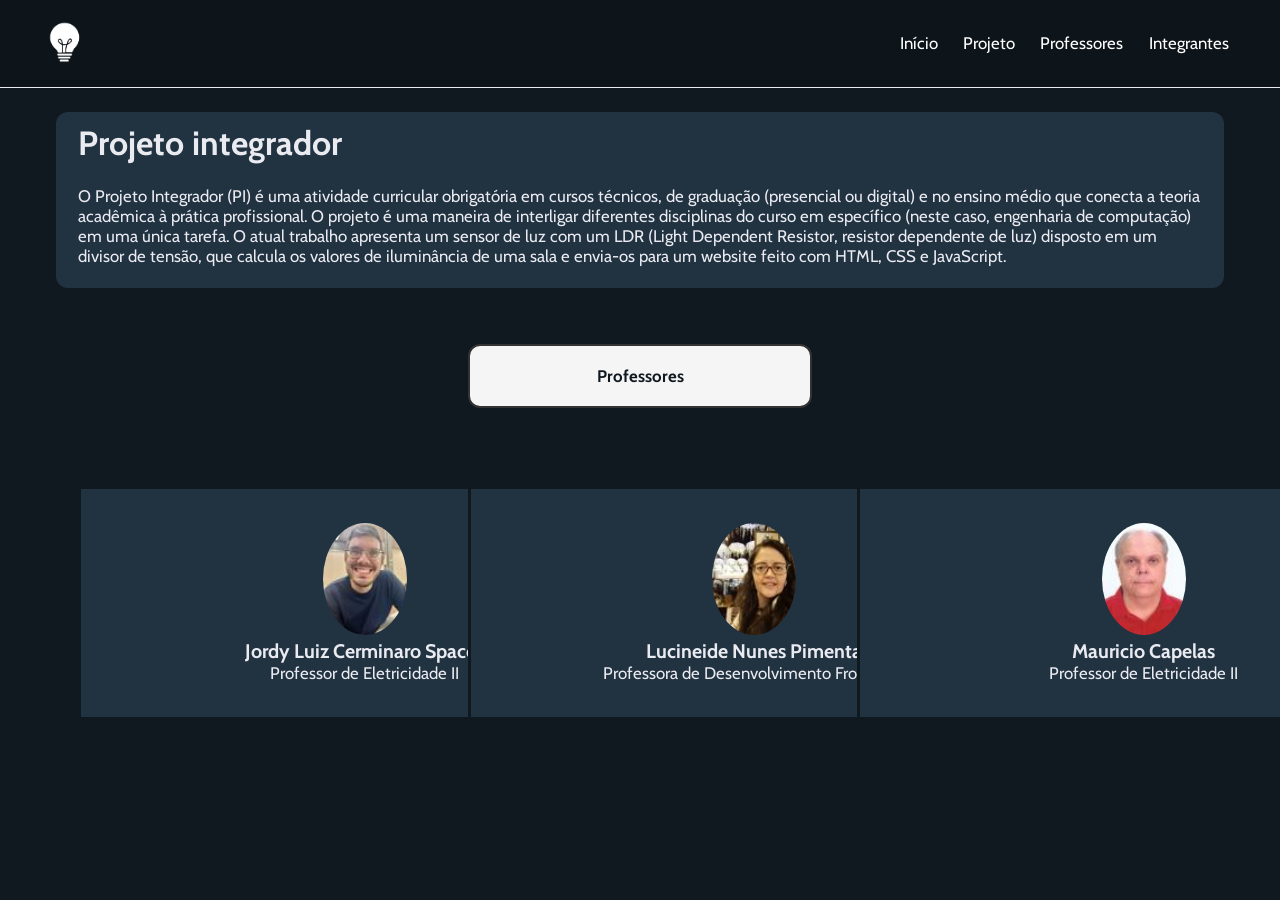
==== sobre.html @ c676557d "primeiro commit" ====
<!DOCTYPE html>
<html lang="en">

<head>
    <meta charset="UTF-8">
    <link rel="icon" type="image/png" href="imagens/logo.png">
    <meta http-equiv="X-UA-Compatible" content="IE=edge">
    <meta name="viewport" content="width=device-width, initial-scale=1.0">
    <meta name="viewport" content="width=device-width, initial-scale=1.0">
    <link rel="stylesheet" href="css/css.css">
    <title>Sobre o projeto</title>
</head>

<body>
    <header class="header">
        <section class="comeco">
            <a href="#" class="logo">
                <img src="imagens/logo.png" alt="logo" width="50px">
            </a>

            <nav class="navbar">
                <a href="file:///E:/Projeto%202.0/index.html">Início</a>
                <a href="#">Projeto</a>
                <a href="#Professores">Professores</a>
                <a href="#Integrantes">Integrantes</a>
            </nav>
        </section>
    </header>
    <div class="projeto">
        <h1>Projeto integrador</h1>
        <p>
            O Projeto Integrador (PI) é uma atividade curricular obrigatória em cursos técnicos, de graduação (presencial
            ou digital) e no ensino médio que conecta a teoria acadêmica à prática profissional. O projeto é uma maneira de 
            interligar diferentes disciplinas do curso em específico (neste caso, engenharia de computação) em uma única
            tarefa. O atual trabalho apresenta um sensor de luz com um LDR (Light Dependent Resistor, resistor dependente de luz)
            disposto em um divisor de tensão, que calcula os valores de iluminância de uma sala e envia-os para um website feito
            com HTML, CSS e JavaScript.
         </p>
    </div>
    <h2 class="titulo">Professores</h2>
    <section class="professores" id="professores">

        <div class="blocos-professores">
            <div class="blocos">
                <img src="imagens/imagem-1.jpg" alt="item-1">
                <h3><strong>Jordy Luiz Cerminaro Spacca</strong></h3>
                <p>Professor de Eletricidade II</p>
            </div>
            <div class="blocos">
                <img src="imagens/imagem-3.jpg" alt="item-1">
                <h3><strong>Lucineide Nunes Pimenta</strong></h3>
                <p>Professora de Desenvolvimento Front-End</p>
            </div>
            <div class="blocos">
                <img src="imagens/imagem-2.jpg" alt="item-1">
                <h3><strong>Mauricio Capelas</strong></h3>
                <p>Professor de Eletricidade II</p>
            </div>

        </div>

        <section class="integrantes" id="integrantes">


        </section>

    </section>
</body>

</html>
---- css/css.css ----
@import url('https://fonts.googleapis.com/css2?family=Cabin:ital,wght@0,400..700;1,400..700&display=swap');

:root {
    --main-color: #f5f5f5;
    --black-color: #101820;
    --bg-color: #ffc83c;
    --border: 0.1rem solid rgba(242, 243, 249, 0.962);
    font-size: 0.7rem;
}

* {
    margin: 0;
    padding: 0;
    border: none;
    outline: none;
    text-decoration: none;
    transition: 0.2s linear;
}

body {
    background-color: var(--black-color);
    font-family: 'Cabin', sans-serif;
    padding-top: 5rem;
    color:rgba(242, 243, 249, 0.962);
}

.comeco {
    padding: 3rem 2rem;
    margin: 0 auto;
    max-width: 1200px;
}

.header {
    position: fixed;
    top: 0;
    left: 0;
    right: 0;
    z-index: 99;
    border-bottom: var(--border);
    background-color: #0d141a;
}

.header section {
    display: flex;
    align-items: center;
    justify-content: space-between;
    padding-top: 1.5rem;
    padding-bottom: 1.5rem;
}

.navbar a {
    margin: 0 1rem;
    font-size: 1.5rem;
    color: #ffffff;
}

.navbar a:hover {
    color: var(--bg-color);
    border-bottom: 0.1rem solid var(--border);
    padding-bottom: 0.5rem;
    font-size: 1.8rem;
}

.home-container section {

    display: flex;
    align-items: center;
    min-height: 60vh;
    background-position: center;
    background-size: cover;
    margin: 4rem;
}

.content {
    display: flex;
    align-items: center;
    justify-content: space-between;
    gap: 30px;
}

.content h3 {
    color: #f5f5f5;
    font-size: 5rem;
    margin: 3rem;
}

.content p {
    color: #f5f5f5;
    font-size: 2rem;
    margin-top: 1rem;
    line-height: 1.8;
    padding: 1rem 0;
    text-align: justify;
    margin: 3rem;
}

.text-content {
    flex: 1;
}

.catalogo-container {
    display: flex;
    flex-wrap: wrap;
    gap: 20px;
    /* Espaço entre os vídeos */
    justify-content: center;
    max-width: 1200px;
    margin: 1rem auto;
    margin-bottom: 5rem;
    margin-top: 5rem;
}

.video-card {
    flex: 0 1 calc(33.333% - 20px);
    background: #000;
    border-radius: 8px;
    overflow: hidden;
    box-shadow: 0 4px 8px rgba(0, 0, 0, 0.1);
}

.video-card iframe {
    width: 100%;
    height: 200px;
    display: block;
}

.titulo {
display: flex;
    justify-content: center;
    align-items: center;
    color: var(--black-color);
    margin: 0 auto 100px auto;
    border: 2px solid #333;
    border-radius: 12px;
    padding: 20px 20px;
    background-color: #f5f5f5;
    text-align: center;
    width: 300px;
    margin-bottom: 5rem;
}

.titulo-montagem {
    display: flex;
    justify-content: center;
    align-items: center;
    color: var(--black-color);
    margin: 0 auto 100px auto;
    border: 2px solid #333;
    border-radius: 12px;
    padding: 10px 20px;
    background-color: #f5f5f5;
    text-align: center;
    width: 300px;
    margin-bottom: 5rem;
    margin-top: 5rem;
}

.cards-container {
  display: flex;
  gap: 100px;
  justify-content: center;
  margin-top: 40px;
  font-family: sans-serif;
}

.card {
    background-color: #ffffff;
    border: 1px solid #e1e4e8;
    border-radius: 12px;
    padding: 24px;
    width: 400px;
    text-decoration: none;
    color: #24292e;
    box-shadow: 0 2px 4px rgba(0, 0, 0, 0.05);
    transition: transform 0.2s ease, box-shadow 0.2s ease;
}

.card:hover {
  transform: translateY(-4px);
  box-shadow: 0 6px 16px rgba(0, 0, 0, 0.1);
}

.card-icon {
  font-size: 2rem;
  display: block;
  margin-bottom: 12px;
}

.card h3 {
  margin: 0 0 8px 0;
  font-size: 1.2rem;
}

.card p {
  margin: 0;
  color: #586069;
  font-size: 0.95rem;
  line-height: 1.4;
}

.montagem{
    margin-top: 5rem;
    margin-bottom: 5rem;
}

.rodape {
    background-color: var(--black-color);
    border-top: var(--border);
    padding: 2rem 1rem;
    text-align: center;
    margin-top: 5rem;
}

.bloco-rodape {
    max-width: 800px;
    margin: 0 auto;
    display: flex;
    flex-direction: column;
    gap: 0.8rem;
}

.bloco-rodape h6 {
    color: #f5f5f5;
    font-size: 1.2rem;
    font-weight: normal;
    margin-bottom: 0.5rem;
    text-transform: none;
}

.bloco-rodape a {
    color: var(--bg-color);
    font-size: 1rem;
    text-decoration: none;
    transition: 0.2s linear;
}

.bloco-rodape a:hover {
    color: #ffffff;
    text-decoration: underline;
}

.bloquin{
    display: flex;
    justify-content: center;
    align-items: center;
    color: var(--black-color);
    margin: 0 auto 100px auto;
    border-radius: 12px;
    padding: 20px 20px;
    background-color: var(--black-color);
    text-align: center;
    width: 300px;
    margin-bottom: 5rem;
}

.projeto{
    font-size: 1.5rem;
    width: auto;
    margin-top: 5rem;
    margin-left: 5rem;
    margin-bottom:5rem;
    margin-right: 5rem;
    box-sizing: border-box;
    display: block;
    padding: 2rem;
    justify-content: center;
    align-items: center;
    flex-wrap: wrap;
    padding-top: 1rem;
    border-color: #f5f5f5;
    border-radius: 12px;
    gap:1rem;
    background-color: #213241;
}

.projeto h1{
    margin-bottom: 2rem;
}

.professores{
    font-size: 1.5rem;
    width: auto;
    margin-top: 5rem;
    margin-left: 5rem;
    margin-right: 5rem;
    padding: 2rem;
    justify-content: center;
    align-items: center;
    padding-top: 2rem;
    border-radius: 12px;

}

.blocos-professores{
    display: grid;
    grid-template-columns: repeat(auto-fit, minmax(30rem, 1fr));
    gap:4rem;
}

.blocos{
    width: 500px;
    text-align: center;
    border:solid var(--black-color);
    padding: 3rem;
    background-color: #213241;
}

.blocos img{
    height: 10rem;
    border-radius: 100%;
}
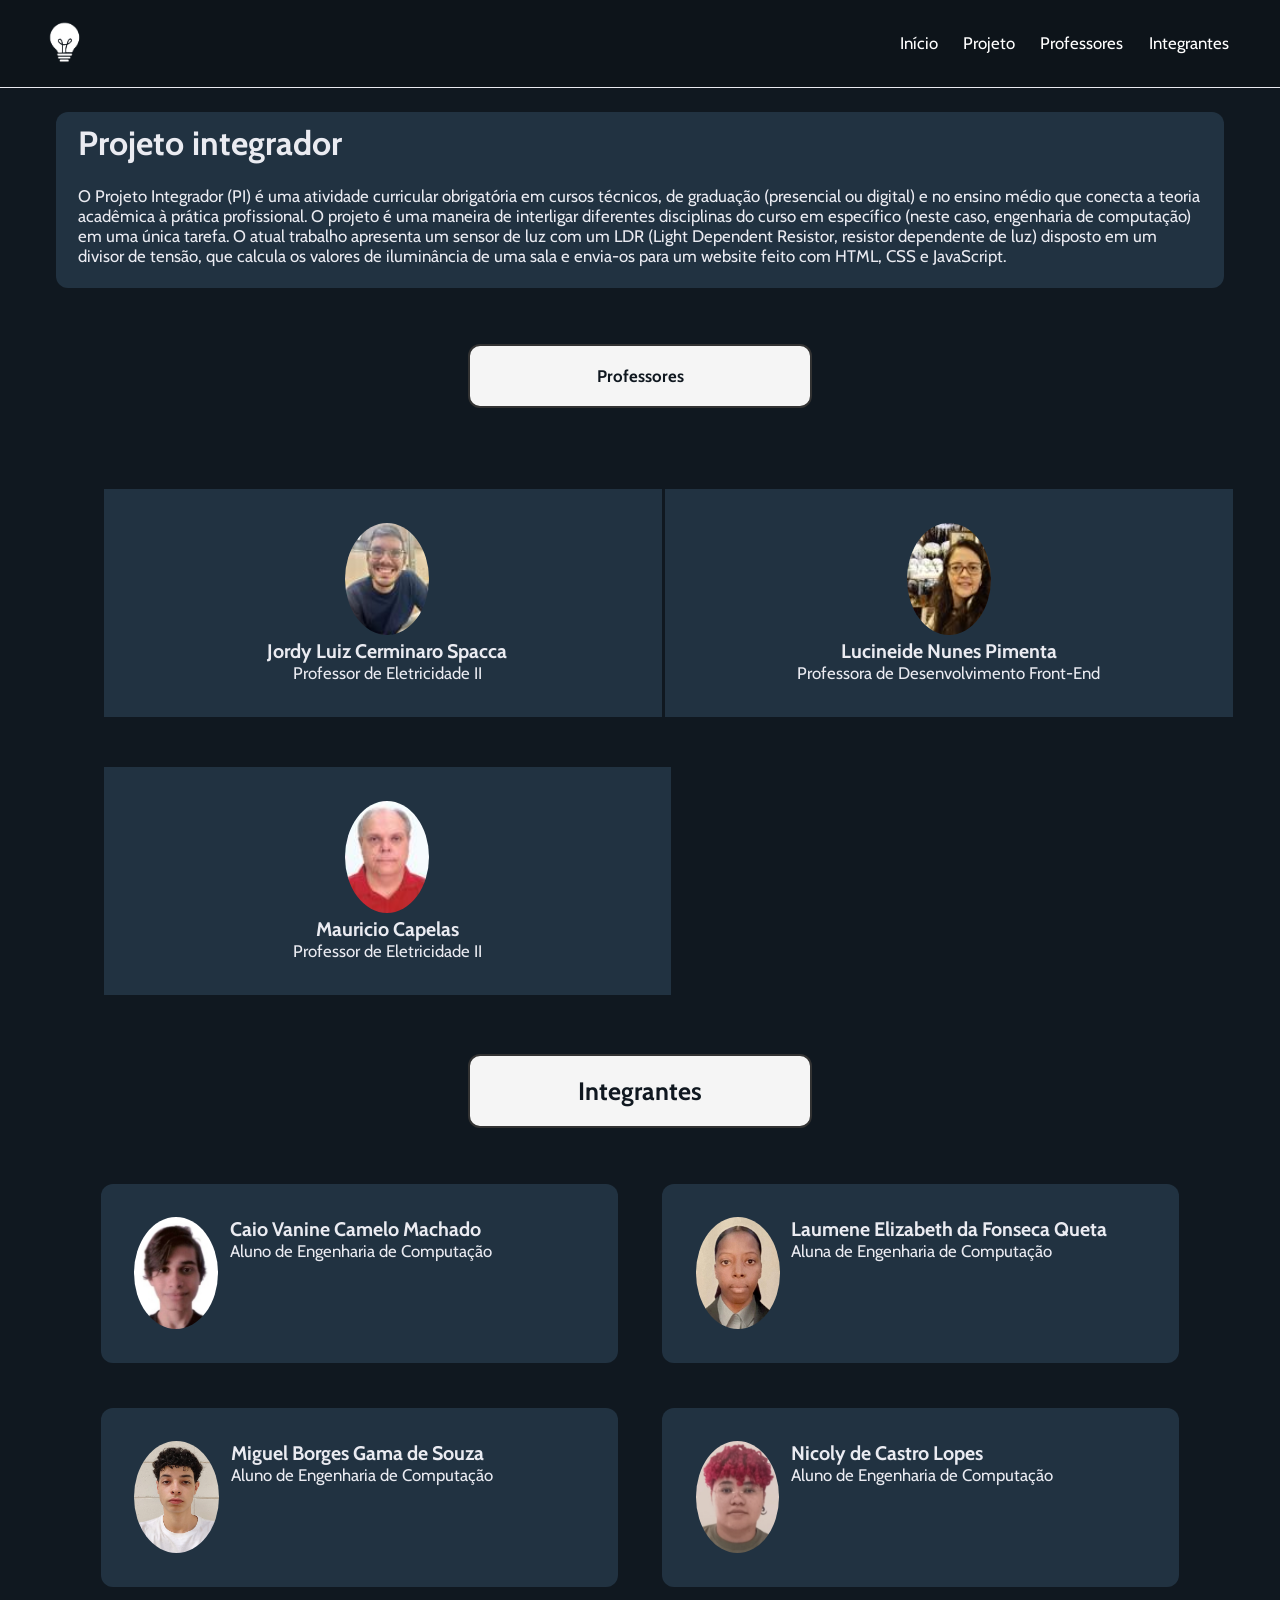
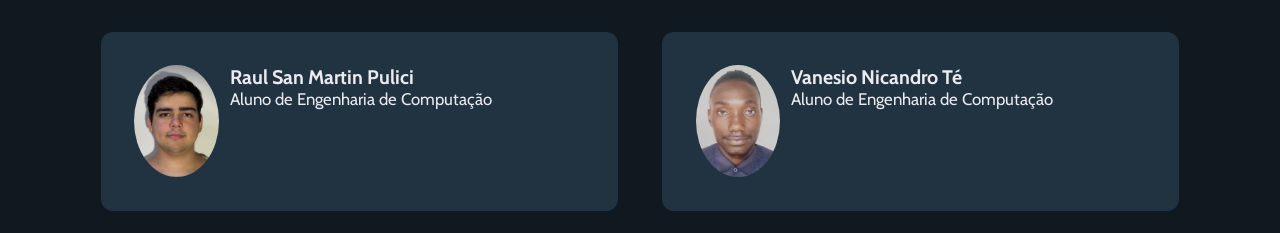
==== commit 97364639: "versao_02" ====
--- a/sobre.html
+++ b/sobre.html
@@ -29,13 +29,17 @@
     <div class="projeto">
         <h1>Projeto integrador</h1>
         <p>
-            O Projeto Integrador (PI) é uma atividade curricular obrigatória em cursos técnicos, de graduação (presencial
-            ou digital) e no ensino médio que conecta a teoria acadêmica à prática profissional. O projeto é uma maneira de 
+            O Projeto Integrador (PI) é uma atividade curricular obrigatória em cursos técnicos, de graduação
+            (presencial
+            ou digital) e no ensino médio que conecta a teoria acadêmica à prática profissional. O projeto é uma maneira
+            de
             interligar diferentes disciplinas do curso em específico (neste caso, engenharia de computação) em uma única
-            tarefa. O atual trabalho apresenta um sensor de luz com um LDR (Light Dependent Resistor, resistor dependente de luz)
-            disposto em um divisor de tensão, que calcula os valores de iluminância de uma sala e envia-os para um website feito
+            tarefa. O atual trabalho apresenta um sensor de luz com um LDR (Light Dependent Resistor, resistor
+            dependente de luz)
+            disposto em um divisor de tensão, que calcula os valores de iluminância de uma sala e envia-os para um
+            website feito
             com HTML, CSS e JavaScript.
-         </p>
+        </p>
     </div>
     <h2 class="titulo">Professores</h2>
     <section class="professores" id="professores">
@@ -63,8 +67,55 @@
 
 
         </section>
+        <section class="integrantes" id="integrantes">
+            <h2 class="titulo" id="Integrantes">Integrantes</h2>
+            <div class="blocos-integrantes">
+                <div class="blocos-alunos">
+                    <img src="imagens/caio.jpg" alt="item-1">
+                    <div classs="bloco-aluno">
+                        <h3><strong>Caio Vanine Camelo Machado</strong></h3>
+                        <p>Aluno de Engenharia de Computação</p>
+                    </div>
+                </div>
+                <div class="blocos-alunos">
+                    <img src="imagens/laumene.jpg" alt="item-1">
+                    <div classs="bloco-aluno">
+                        <h3><strong>Laumene Elizabeth da Fonseca Queta</strong></h3>
+                        <p>Aluna de Engenharia de Computação</p>
+                    </div>
+                </div>
+                <div class="blocos-alunos">
+                    <img src="imagens/miguel.jpg" alt="item-1">
+                    <div classs="bloco-aluno">
+                        <h3><strong>Miguel Borges Gama de Souza</strong></h3>
+                        <p>Aluno de Engenharia de Computação</p>
+                    </div>
+                </div>
 
-    </section>
+                <div class="blocos-alunos">
+                    <img src="imagens/nick.jpg" alt="item-1">
+                    <div classs="bloco-aluno">
+                        <h3><strong>Nicoly de Castro Lopes</strong></h3>
+                        <p>Aluno de Engenharia de Computação</p>
+                    </div>
+                </div>
+                <div class="blocos-alunos">
+                    <img src="imagens/raul.jpg" alt="item-1">
+                    <div classs="bloco-aluno">
+                        <h3><strong>Raul San Martin Pulici</strong></h3>
+                        <p>Aluno de Engenharia de Computação</p>
+                    </div>
+                </div>
+                <div class="blocos-alunos">
+                    <img src="imagens/vanesio.jpg" alt="item-1">
+                    <div classs="bloco-aluno">
+                        <h3><strong>Vanesio Nicandro Té</strong></h3>
+                        <p>Aluno de Engenharia de Computação</p>
+                    </div>
+                </div>
+
+            </div>
+        </section>
 </body>
 
 </html>
--- a/css/css.css
+++ b/css/css.css
@@ -21,7 +21,7 @@
     background-color: var(--black-color);
     font-family: 'Cabin', sans-serif;
     padding-top: 5rem;
-    color:rgba(242, 243, 249, 0.962);
+    color: rgba(242, 243, 249, 0.962);
 }
 
 .comeco {
@@ -125,7 +125,7 @@
 }
 
 .titulo {
-display: flex;
+    display: flex;
     justify-content: center;
     align-items: center;
     color: var(--black-color);
@@ -137,6 +137,7 @@
     text-align: center;
     width: 300px;
     margin-bottom: 5rem;
+    margin-top: 5rem;
 }
 
 .titulo-montagem {
@@ -156,11 +157,11 @@
 }
 
 .cards-container {
-  display: flex;
-  gap: 100px;
-  justify-content: center;
-  margin-top: 40px;
-  font-family: sans-serif;
+    display: flex;
+    gap: 100px;
+    justify-content: center;
+    margin-top: 40px;
+    font-family: sans-serif;
 }
 
 .card {
@@ -176,29 +177,29 @@
 }
 
 .card:hover {
-  transform: translateY(-4px);
-  box-shadow: 0 6px 16px rgba(0, 0, 0, 0.1);
+    transform: translateY(-4px);
+    box-shadow: 0 6px 16px rgba(0, 0, 0, 0.1);
 }
 
 .card-icon {
-  font-size: 2rem;
-  display: block;
-  margin-bottom: 12px;
+    font-size: 2rem;
+    display: block;
+    margin-bottom: 12px;
 }
 
 .card h3 {
-  margin: 0 0 8px 0;
-  font-size: 1.2rem;
+    margin: 0 0 8px 0;
+    font-size: 1.2rem;
 }
 
 .card p {
-  margin: 0;
-  color: #586069;
-  font-size: 0.95rem;
-  line-height: 1.4;
-}
-
-.montagem{
+    margin: 0;
+    color: #586069;
+    font-size: 0.95rem;
+    line-height: 1.4;
+}
+
+.montagem {
     margin-top: 5rem;
     margin-bottom: 5rem;
 }
@@ -239,7 +240,7 @@
     text-decoration: underline;
 }
 
-.bloquin{
+.bloquin {
     display: flex;
     justify-content: center;
     align-items: center;
@@ -253,12 +254,12 @@
     margin-bottom: 5rem;
 }
 
-.projeto{
+.projeto {
     font-size: 1.5rem;
     width: auto;
     margin-top: 5rem;
     margin-left: 5rem;
-    margin-bottom:5rem;
+    margin-bottom: 5rem;
     margin-right: 5rem;
     box-sizing: border-box;
     display: block;
@@ -269,15 +270,15 @@
     padding-top: 1rem;
     border-color: #f5f5f5;
     border-radius: 12px;
-    gap:1rem;
+    gap: 1rem;
     background-color: #213241;
 }
 
-.projeto h1{
+.projeto h1 {
     margin-bottom: 2rem;
 }
 
-.professores{
+.professores {
     font-size: 1.5rem;
     width: auto;
     margin-top: 5rem;
@@ -288,24 +289,57 @@
     align-items: center;
     padding-top: 2rem;
     border-radius: 12px;
-
-}
-
-.blocos-professores{
+    gap: 2rem;
+
+}
+
+.blocos-professores {
     display: grid;
     grid-template-columns: repeat(auto-fit, minmax(30rem, 1fr));
-    gap:4rem;
-}
-
-.blocos{
+    gap: 4rem;
+    margin-left: 2rem;
+    margin-right: 2rem;
+    justify-content: center;
+    align-items: center;
+}
+
+.blocos {
     width: 500px;
     text-align: center;
-    border:solid var(--black-color);
+    border: solid var(--black-color);
     padding: 3rem;
     background-color: #213241;
 }
 
-.blocos img{
+.blocos img {
     height: 10rem;
     border-radius: 100%;
 }
+
+.blocos-alunos {
+    display: flex;
+    background-color: #213241;
+    padding: 3rem;
+    gap: 1rem;
+    border-radius: 12px;
+}
+
+.blocos-alunos img {
+    height: 10rem;
+    border-radius: 100%;
+}
+
+.bloco-aluno {
+    display: block;
+}
+
+.blocos-integrantes {
+    display: grid;
+    grid-template-columns: repeat(auto-fit, minmax(30rem, 1fr));
+    gap: 4rem;
+    margin-left: 2rem;
+    margin-right: 2rem;
+    justify-content: center;
+    align-items: center;
+
+}
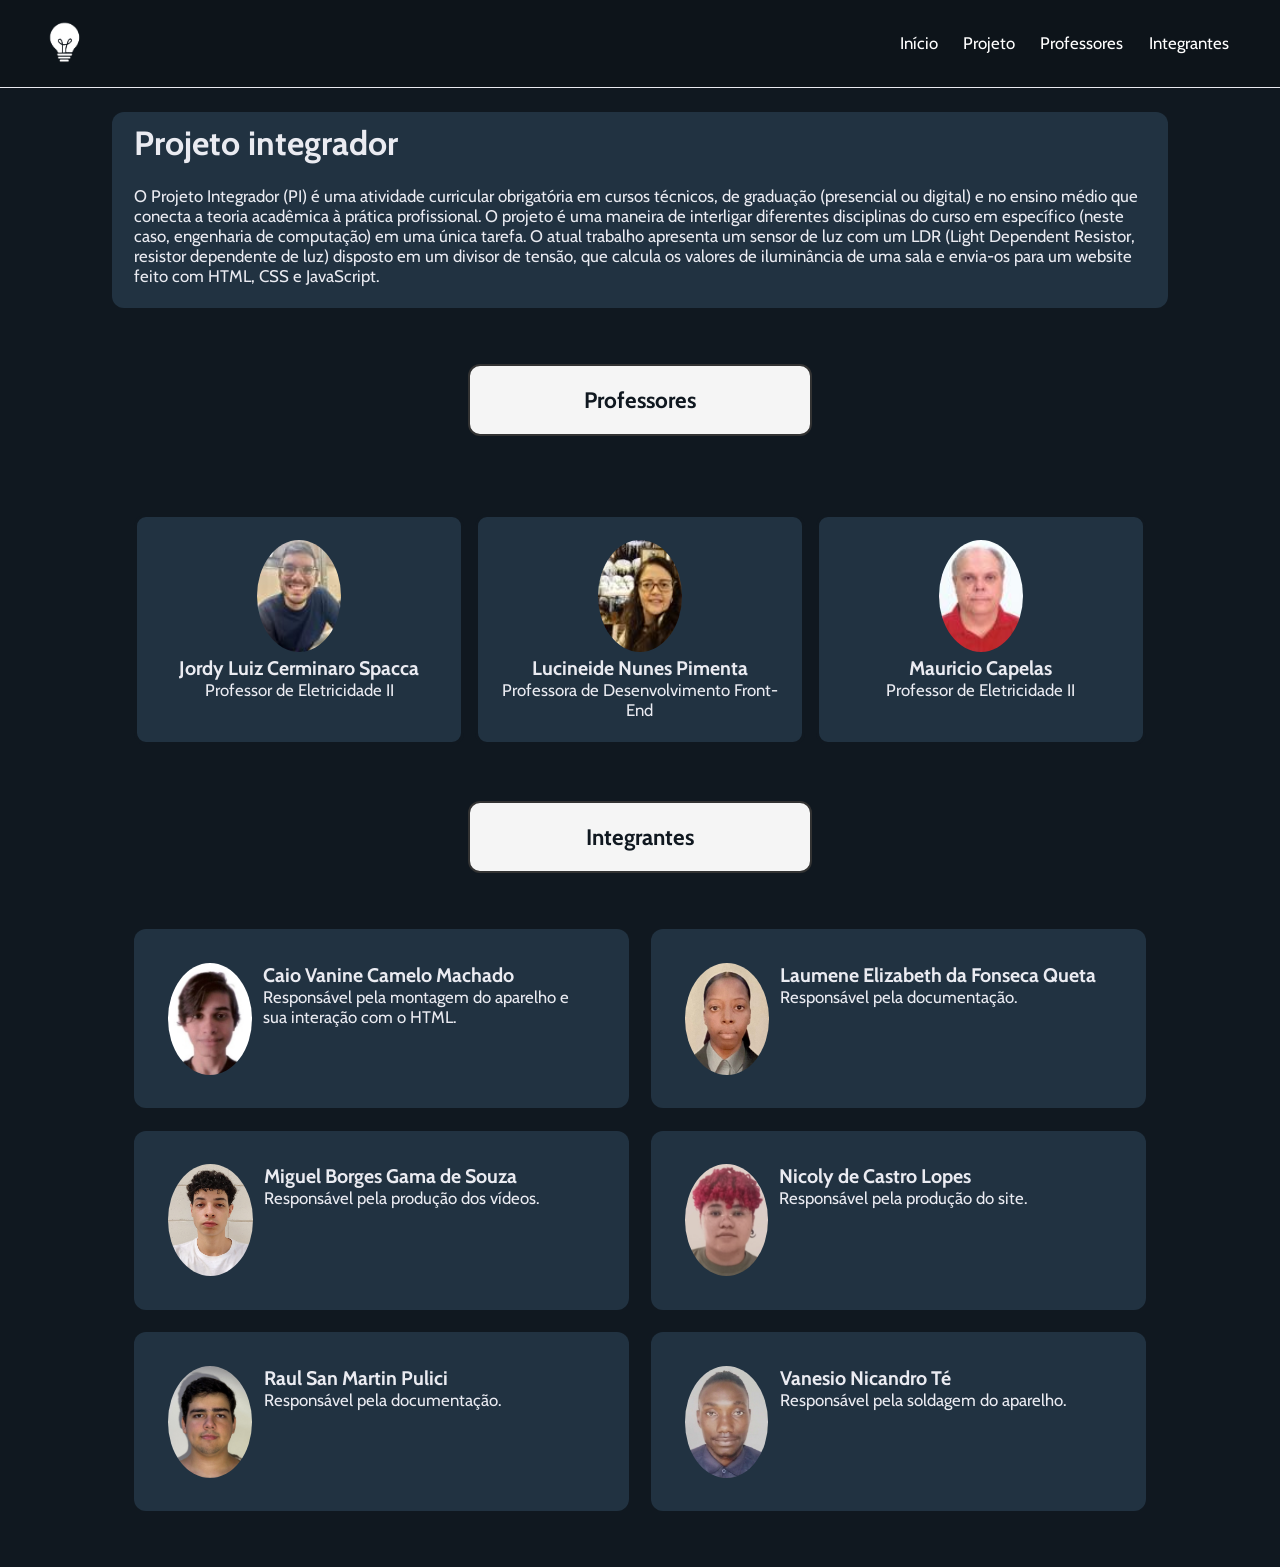
==== commit 77807cfb: "projeto" ====
--- a/sobre.html
+++ b/sobre.html
@@ -19,16 +19,16 @@
             </a>
 
             <nav class="navbar">
-                <a href="file:///E:/Projeto%202.0/index.html">Início</a>
+                <a href="http://127.0.0.1:5500/IFSP-Connect/ifsp.html">Início</a>
                 <a href="#">Projeto</a>
-                <a href="#Professores">Professores</a>
+                <a href="#professores">Professores</a>
                 <a href="#Integrantes">Integrantes</a>
             </nav>
         </section>
     </header>
     <div class="projeto">
         <h1>Projeto integrador</h1>
-        <p>
+        <p id="professores">
             O Projeto Integrador (PI) é uma atividade curricular obrigatória em cursos técnicos, de graduação
             (presencial
             ou digital) e no ensino médio que conecta a teoria acadêmica à prática profissional. O projeto é uma maneira
@@ -42,7 +42,7 @@
         </p>
     </div>
     <h2 class="titulo">Professores</h2>
-    <section class="professores" id="professores">
+    <section class="professores">
 
         <div class="blocos-professores">
             <div class="blocos">
@@ -63,32 +63,28 @@
 
         </div>
 
-        <section class="integrantes" id="integrantes">
-
-
-        </section>
-        <section class="integrantes" id="integrantes">
+        <section class="integrantes" id="Integrantes">
             <h2 class="titulo" id="Integrantes">Integrantes</h2>
             <div class="blocos-integrantes">
                 <div class="blocos-alunos">
                     <img src="imagens/caio.jpg" alt="item-1">
                     <div classs="bloco-aluno">
                         <h3><strong>Caio Vanine Camelo Machado</strong></h3>
-                        <p>Aluno de Engenharia de Computação</p>
+                        <p>Responsável pela montagem do aparelho e sua interação com o HTML.</p>
                     </div>
                 </div>
                 <div class="blocos-alunos">
                     <img src="imagens/laumene.jpg" alt="item-1">
                     <div classs="bloco-aluno">
                         <h3><strong>Laumene Elizabeth da Fonseca Queta</strong></h3>
-                        <p>Aluna de Engenharia de Computação</p>
+                        <p>Responsável pela documentação.</p>
                     </div>
                 </div>
                 <div class="blocos-alunos">
                     <img src="imagens/miguel.jpg" alt="item-1">
                     <div classs="bloco-aluno">
                         <h3><strong>Miguel Borges Gama de Souza</strong></h3>
-                        <p>Aluno de Engenharia de Computação</p>
+                        <p>Responsável pela produção dos vídeos.</p>
                     </div>
                 </div>
 
@@ -96,21 +92,21 @@
                     <img src="imagens/nick.jpg" alt="item-1">
                     <div classs="bloco-aluno">
                         <h3><strong>Nicoly de Castro Lopes</strong></h3>
-                        <p>Aluno de Engenharia de Computação</p>
+                        <p>Responsável pela produção do site.</p>
                     </div>
                 </div>
                 <div class="blocos-alunos">
                     <img src="imagens/raul.jpg" alt="item-1">
                     <div classs="bloco-aluno">
                         <h3><strong>Raul San Martin Pulici</strong></h3>
-                        <p>Aluno de Engenharia de Computação</p>
+                        <p>Responsável pela documentação.</p>
                     </div>
                 </div>
                 <div class="blocos-alunos">
                     <img src="imagens/vanesio.jpg" alt="item-1">
                     <div classs="bloco-aluno">
                         <h3><strong>Vanesio Nicandro Té</strong></h3>
-                        <p>Aluno de Engenharia de Computação</p>
+                        <p>Responsável pela soldagem do aparelho.</p>
                     </div>
                 </div>
 
--- a/css/css.css
+++ b/css/css.css
@@ -124,7 +124,23 @@
     display: block;
 }
 
+.video-card {
+    flex: 0 1 calc(33.333% - 20px);
+    background: #000;
+    border-radius: 8px;
+    overflow: hidden;
+    box-shadow: 0 4px 8px rgba(0, 0, 0, 0.1);
+    transition: transform 0.3s ease, box-shadow 0.3s ease;
+    /* Adicione aqui */
+}
+
+.video-card:hover {
+    transform: translateY(-8px);
+    box-shadow: 0 10px 20px rgba(0, 0, 0, 0.4);
+}
+
 .titulo {
+    font-size: 2rem;
     display: flex;
     justify-content: center;
     align-items: center;
@@ -258,9 +274,10 @@
     font-size: 1.5rem;
     width: auto;
     margin-top: 5rem;
-    margin-left: 5rem;
-    margin-bottom: 5rem;
-    margin-right: 5rem;
+    margin-left: 10rem;
+    margin-right: 10rem;
+    margin-bottom: 5rem;
+
     box-sizing: border-box;
     display: block;
     padding: 2rem;
@@ -270,7 +287,7 @@
     padding-top: 1rem;
     border-color: #f5f5f5;
     border-radius: 12px;
-    gap: 1rem;
+    gap: 2rem;
     background-color: #213241;
 }
 
@@ -284,7 +301,7 @@
     margin-top: 5rem;
     margin-left: 5rem;
     margin-right: 5rem;
-    padding: 2rem;
+    padding: 5rem;
     justify-content: center;
     align-items: center;
     padding-top: 2rem;
@@ -295,20 +312,27 @@
 
 .blocos-professores {
     display: grid;
-    grid-template-columns: repeat(auto-fit, minmax(30rem, 1fr));
-    gap: 4rem;
-    margin-left: 2rem;
-    margin-right: 2rem;
-    justify-content: center;
-    align-items: center;
+    grid-template-columns: repeat(auto-fit, minmax(250px, 1fr));
+    gap: 1rem;
+    margin: 0 2rem;
+    width: auto;
 }
 
 .blocos {
-    width: 500px;
+    width: auto;
+    min-width: 0;
+    box-sizing: border-box;
     text-align: center;
     border: solid var(--black-color);
-    padding: 3rem;
+    padding: 2rem;
     background-color: #213241;
+    transition: transform 0.3s ease, box-shadow 0.3s ease;
+    border-radius: 12px;
+}
+
+.blocos:hover {
+    transform: translateY(-8px);
+    box-shadow: 0 10px 20px rgba(0, 0, 0, 0.4);/
 }
 
 .blocos img {
@@ -322,6 +346,12 @@
     padding: 3rem;
     gap: 1rem;
     border-radius: 12px;
+    transition: transform 0.3s ease, box-shadow 0.3s ease;
+}
+
+.blocos-alunos:hover {
+    transform: translateY(-8px);
+    box-shadow: 0 10px 20px rgba(0, 0, 0, 0.4);/
 }
 
 .blocos-alunos img {
@@ -336,10 +366,11 @@
 .blocos-integrantes {
     display: grid;
     grid-template-columns: repeat(auto-fit, minmax(30rem, 1fr));
-    gap: 4rem;
+    gap: 2rem;
     margin-left: 2rem;
     margin-right: 2rem;
     justify-content: center;
     align-items: center;
 
+
 }
